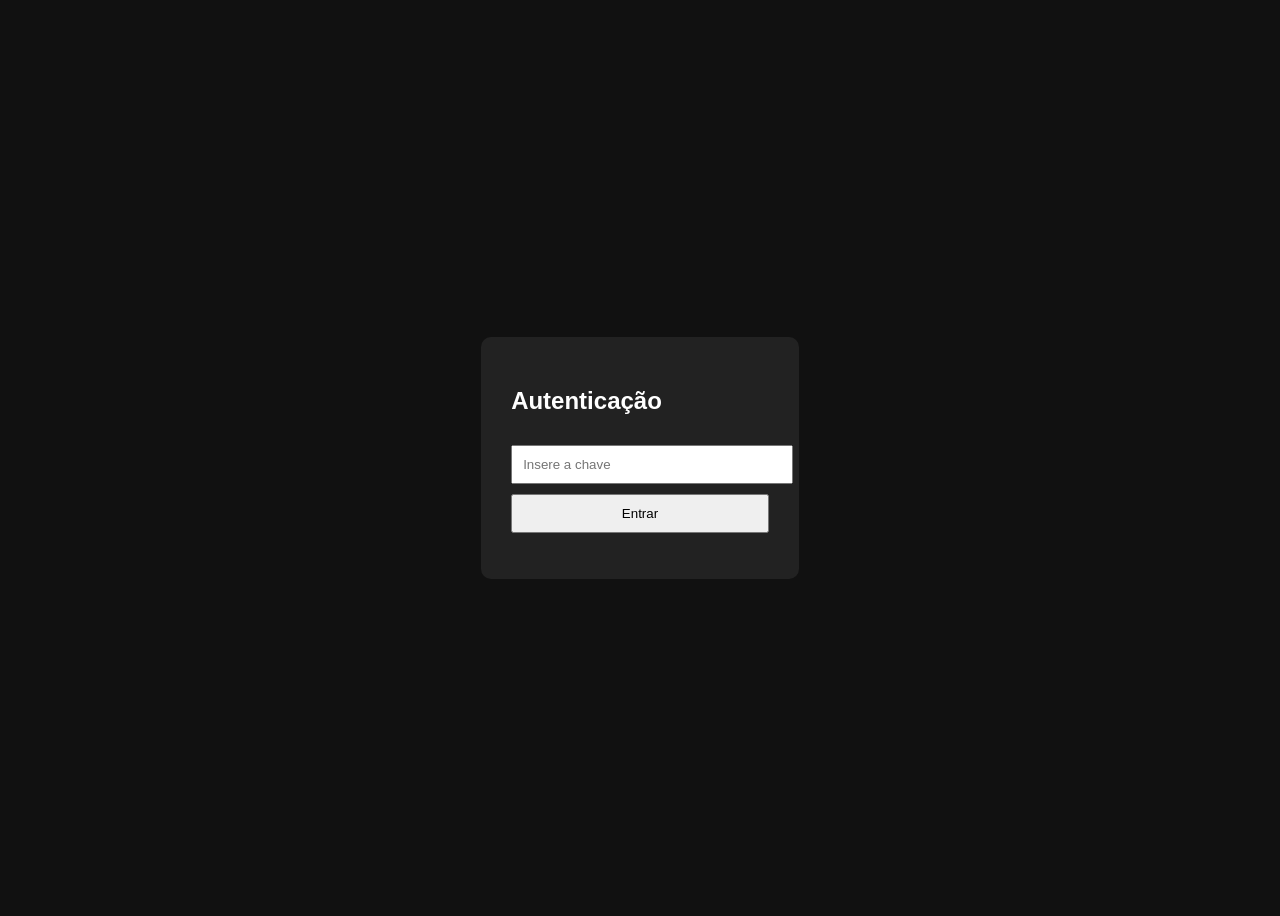
==== login.html @ 03834dd5 "Create login.html" ====
<!DOCTYPE html>
<html>
<head>
  <meta charset="UTF-8">
  <title>Acesso Restrito</title>
  <style>
    body { font-family: Arial; background:#111; color:#fff; display:flex; justify-content:center; align-items:center; height:100vh; }
    .box { background:#222; padding:30px; border-radius:10px; }
    input { width:100%; padding:10px; margin-top:10px; }
    button { margin-top:10px; padding:10px; width:100%; }
  </style>
</head>
<body>
  <div class="box">
    <h2>Autenticação</h2>
    <input id="key" type="password" placeholder="Insere a chave">
    <button onclick="login()">Entrar</button>
    <p id="msg"></p>
  </div>

  <script>
    const VALID_KEY = "1234"; // <-- muda isto

    function login() {
      const k = document.getElementById("key").value;
      if (k === VALID_KEY) {
        localStorage.setItem("authKey", k);
        window.location.href = "index.html";
      } else {
        document.getElementById("msg").innerText = "Chave inválida.";
      }
    }
  </script>
</body>
</html>
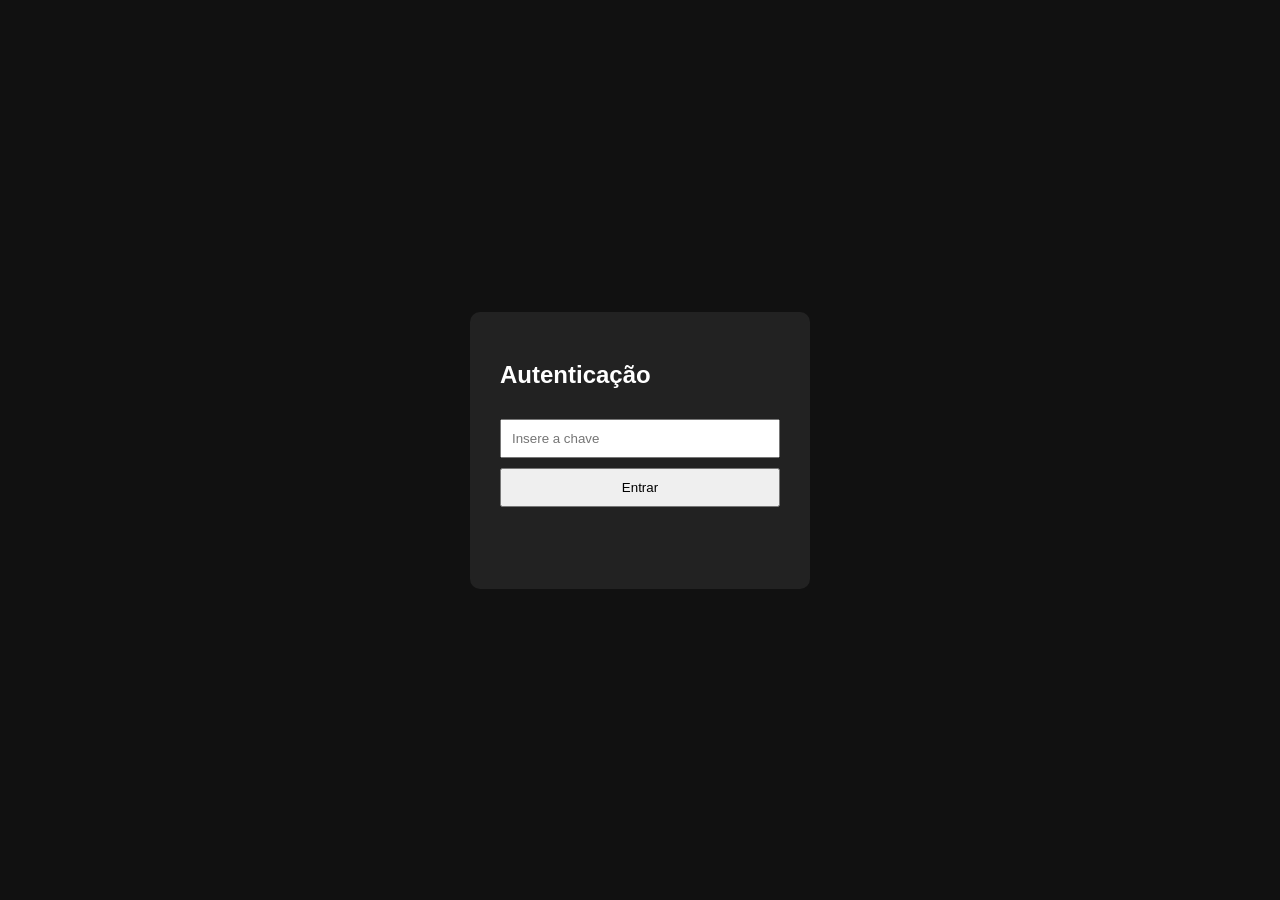
==== commit bd23b4d4: "Add files via upload" ====
--- a/login.html
+++ b/login.html
@@ -1,35 +1,39 @@
 <!DOCTYPE html>
-<html>
+<html lang="pt-PT">
 <head>
   <meta charset="UTF-8">
+  <meta name="viewport" content="width=device-width, initial-scale=1">
   <title>Acesso Restrito</title>
   <style>
-    body { font-family: Arial; background:#111; color:#fff; display:flex; justify-content:center; align-items:center; height:100vh; }
-    .box { background:#222; padding:30px; border-radius:10px; }
-    input { width:100%; padding:10px; margin-top:10px; }
+    body { font-family: Arial, sans-serif; background:#111; color:#fff; display:flex; justify-content:center; align-items:center; min-height:100vh; margin:0; }
+    .box { width:min(100% - 32px, 340px); background:#222; padding:30px; border-radius:10px; box-sizing:border-box; }
+    input { width:100%; padding:10px; margin-top:10px; box-sizing:border-box; }
     button { margin-top:10px; padding:10px; width:100%; }
+    #msg { min-height:1.2em; color:#ff9b9b; }
   </style>
 </head>
 <body>
   <div class="box">
     <h2>Autenticação</h2>
-    <input id="key" type="password" placeholder="Insere a chave">
-    <button onclick="login()">Entrar</button>
+    <input id="key" type="password" placeholder="Insere a chave" autocomplete="current-password">
+    <button id="loginButton" type="button">Entrar</button>
     <p id="msg"></p>
   </div>
-
   <script>
-    const VALID_KEY = "1234"; // <-- muda isto
-
+    const VALID_KEY = '1234';
     function login() {
-      const k = document.getElementById("key").value;
+      const k = document.getElementById('key').value;
       if (k === VALID_KEY) {
-        localStorage.setItem("authKey", k);
-        window.location.href = "index.html";
+        localStorage.setItem('authKey', k);
+        window.location.href = 'index.html';
       } else {
-        document.getElementById("msg").innerText = "Chave inválida.";
+        document.getElementById('msg').innerText = 'Chave inválida.';
       }
     }
+    document.getElementById('loginButton').addEventListener('click', login);
+    document.getElementById('key').addEventListener('keydown', (event) => {
+      if (event.key === 'Enter') login();
+    });
   </script>
 </body>
 </html>
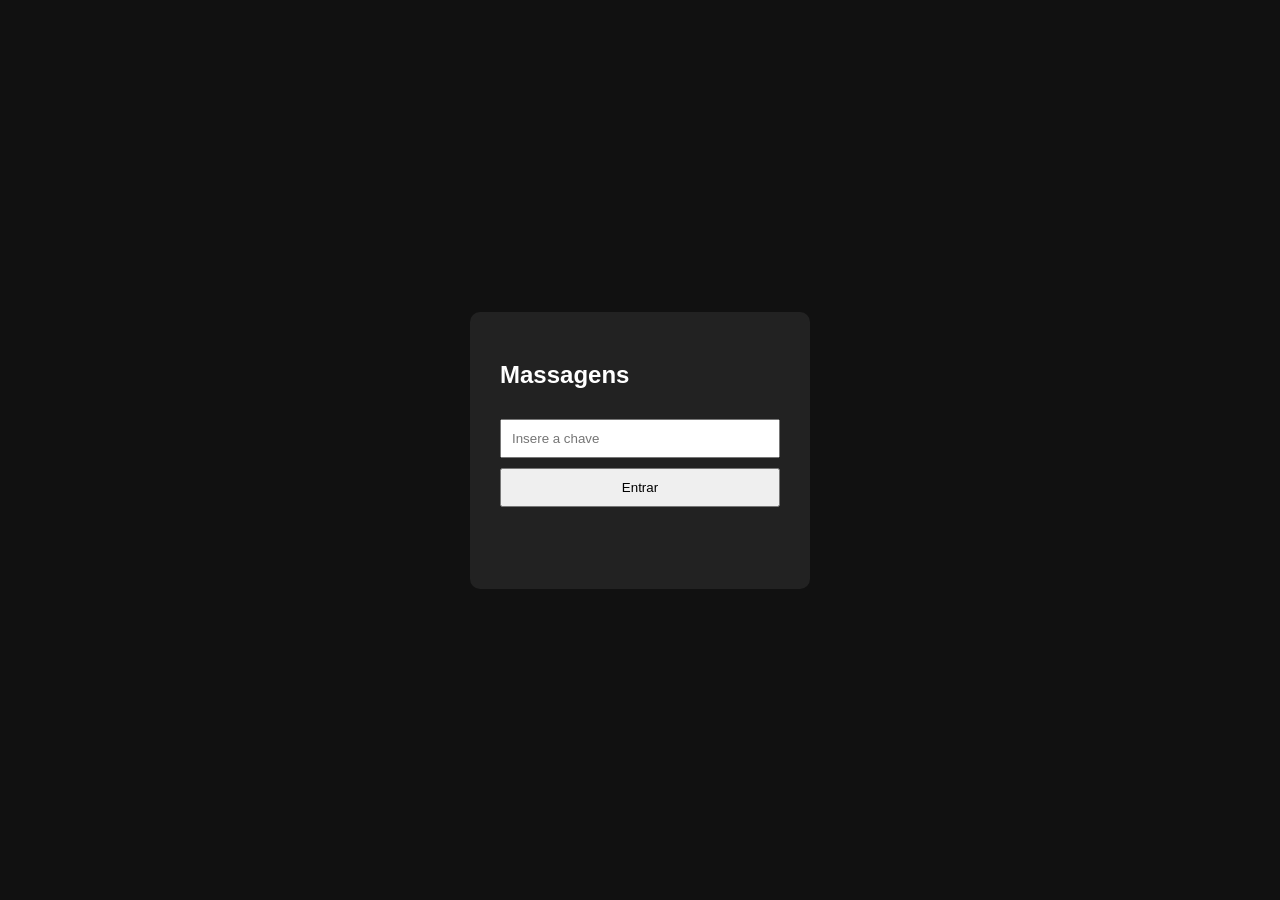
==== commit 6482592f: "Add files via upload" ====
--- a/login.html
+++ b/login.html
@@ -3,7 +3,7 @@
 <head>
   <meta charset="UTF-8">
   <meta name="viewport" content="width=device-width, initial-scale=1">
-  <title>Acesso Restrito</title>
+  <title>Massagens — Acesso</title>
   <style>
     body { font-family: Arial, sans-serif; background:#111; color:#fff; display:flex; justify-content:center; align-items:center; min-height:100vh; margin:0; }
     .box { width:min(100% - 32px, 340px); background:#222; padding:30px; border-radius:10px; box-sizing:border-box; }
@@ -14,7 +14,7 @@
 </head>
 <body>
   <div class="box">
-    <h2>Autenticação</h2>
+    <h2>Massagens</h2>
     <input id="key" type="password" placeholder="Insere a chave" autocomplete="current-password">
     <button id="loginButton" type="button">Entrar</button>
     <p id="msg"></p>
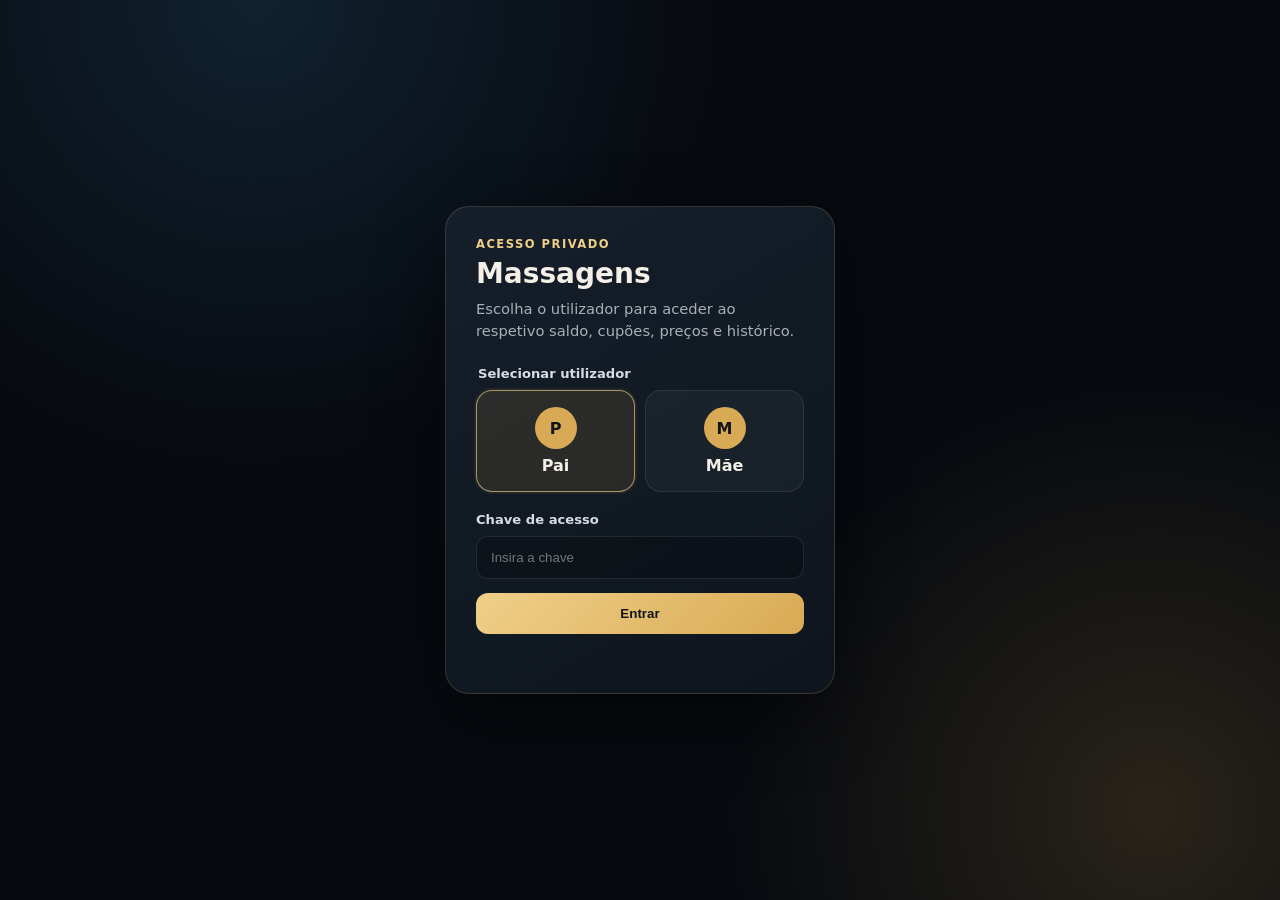
==== commit fa3f23cd: "Add files via upload" ====
--- a/login.html
+++ b/login.html
@@ -5,34 +5,78 @@
   <meta name="viewport" content="width=device-width, initial-scale=1">
   <title>Massagens — Acesso</title>
   <style>
-    body { font-family: Arial, sans-serif; background:#111; color:#fff; display:flex; justify-content:center; align-items:center; min-height:100vh; margin:0; }
-    .box { width:min(100% - 32px, 340px); background:#222; padding:30px; border-radius:10px; box-sizing:border-box; }
-    input { width:100%; padding:10px; margin-top:10px; box-sizing:border-box; }
-    button { margin-top:10px; padding:10px; width:100%; }
-    #msg { min-height:1.2em; color:#ff9b9b; }
+    :root { color-scheme:dark; font-family:Inter,ui-sans-serif,system-ui,-apple-system,BlinkMacSystemFont,"Segoe UI",sans-serif; }
+    * { box-sizing:border-box; }
+    body { display:flex; justify-content:center; align-items:center; min-height:100vh; margin:0; padding:20px; color:#f5f0e7; background:radial-gradient(circle at 20% 0,rgba(47,111,157,.23),transparent 34%),radial-gradient(circle at 90% 90%,rgba(217,170,85,.16),transparent 30%),#070a0f; }
+    .box { width:min(100%,390px); padding:30px; border:1px solid rgba(240,207,136,.16); border-radius:24px; background:linear-gradient(150deg,rgba(22,32,43,.97),rgba(14,21,30,.98)); box-shadow:0 24px 70px rgba(0,0,0,.45); }
+    .eyebrow { display:block; margin-bottom:6px; color:#f0cf88; font-size:.72rem; font-weight:750; letter-spacing:.13em; text-transform:uppercase; }
+    h1 { margin:0; font-size:1.75rem; }
+    .intro { margin:8px 0 24px; color:#a9b0b8; font-size:.92rem; line-height:1.5; }
+    fieldset { min-width:0; margin:0 0 20px; padding:0; border:0; }
+    legend,.field-label { display:block; margin-bottom:9px; color:#d9dde2; font-size:.82rem; font-weight:700; }
+    .user-grid { display:grid; grid-template-columns:1fr 1fr; gap:10px; }
+    .user-option { position:relative; cursor:pointer; }
+    .user-option input { position:absolute; opacity:0; pointer-events:none; }
+    .user-card { display:grid; justify-items:center; gap:7px; padding:16px 12px; border:1px solid rgba(255,255,255,.09); border-radius:16px; background:rgba(255,255,255,.035); transition:.18s ease; }
+    .user-avatar { display:grid; place-items:center; width:42px; height:42px; border-radius:50%; color:#10151c; background:#d9aa55; font-size:1rem; font-weight:850; }
+    .user-option input:checked + .user-card { border-color:rgba(240,207,136,.65); background:rgba(217,170,85,.12); box-shadow:0 0 0 2px rgba(217,170,85,.08); }
+    .user-option input:focus-visible + .user-card { outline:2px solid #f0cf88; outline-offset:3px; }
+    #key { width:100%; padding:13px 14px; border:1px solid rgba(255,255,255,.1); border-radius:12px; color:#fff; background:rgba(0,0,0,.24); }
+    #key:focus { outline:2px solid #f0cf88; outline-offset:2px; }
+    button { width:100%; margin-top:14px; padding:13px; border:0; border-radius:12px; color:#10151c; background:linear-gradient(135deg,#f0cf88,#d9aa55); font-weight:800; cursor:pointer; }
+    #msg { min-height:1.25em; margin:12px 0 0; color:#ff9b9b; font-size:.84rem; text-align:center; }
   </style>
 </head>
 <body>
-  <div class="box">
-    <h2>Massagens</h2>
-    <input id="key" type="password" placeholder="Insere a chave" autocomplete="current-password">
-    <button id="loginButton" type="button">Entrar</button>
-    <p id="msg"></p>
-  </div>
+  <main class="box">
+    <span class="eyebrow">Acesso privado</span>
+    <h1>Massagens</h1>
+    <p class="intro">Escolha o utilizador para aceder ao respetivo saldo, cupões, preços e histórico.</p>
+    <form id="loginForm">
+      <fieldset>
+        <legend>Selecionar utilizador</legend>
+        <div class="user-grid">
+          <label class="user-option">
+            <input type="radio" name="user" value="pai" checked>
+            <span class="user-card"><span class="user-avatar">P</span><strong>Pai</strong></span>
+          </label>
+          <label class="user-option">
+            <input type="radio" name="user" value="mae">
+            <span class="user-card"><span class="user-avatar">M</span><strong>Mãe</strong></span>
+          </label>
+        </div>
+      </fieldset>
+      <label class="field-label" for="key">Chave de acesso</label>
+      <input id="key" type="password" placeholder="Insira a chave" autocomplete="current-password" required>
+      <button id="loginButton" type="submit">Entrar</button>
+      <p id="msg" role="alert"></p>
+    </form>
+  </main>
   <script>
-    const VALID_KEY = '1234';
+    const VALID_KEY = '01123456';
+    const ACTIVE_USER_KEY = 'massageCreditsUser_v1';
+
     function login() {
       const k = document.getElementById('key').value;
+      const selectedUser = document.querySelector('input[name="user"]:checked')?.value;
       if (k === VALID_KEY) {
         localStorage.setItem('authKey', k);
+        localStorage.setItem(ACTIVE_USER_KEY, selectedUser);
         window.location.href = 'index.html';
       } else {
         document.getElementById('msg').innerText = 'Chave inválida.';
       }
     }
-    document.getElementById('loginButton').addEventListener('click', login);
-    document.getElementById('key').addEventListener('keydown', (event) => {
-      if (event.key === 'Enter') login();
+
+    const previousUser = localStorage.getItem(ACTIVE_USER_KEY);
+    const previousOption = ['pai', 'mae'].includes(previousUser)
+      ? document.querySelector(`input[name="user"][value="${previousUser}"]`)
+      : null;
+    if (previousOption) previousOption.checked = true;
+
+    document.getElementById('loginForm').addEventListener('submit', (event) => {
+      event.preventDefault();
+      login();
     });
   </script>
 </body>
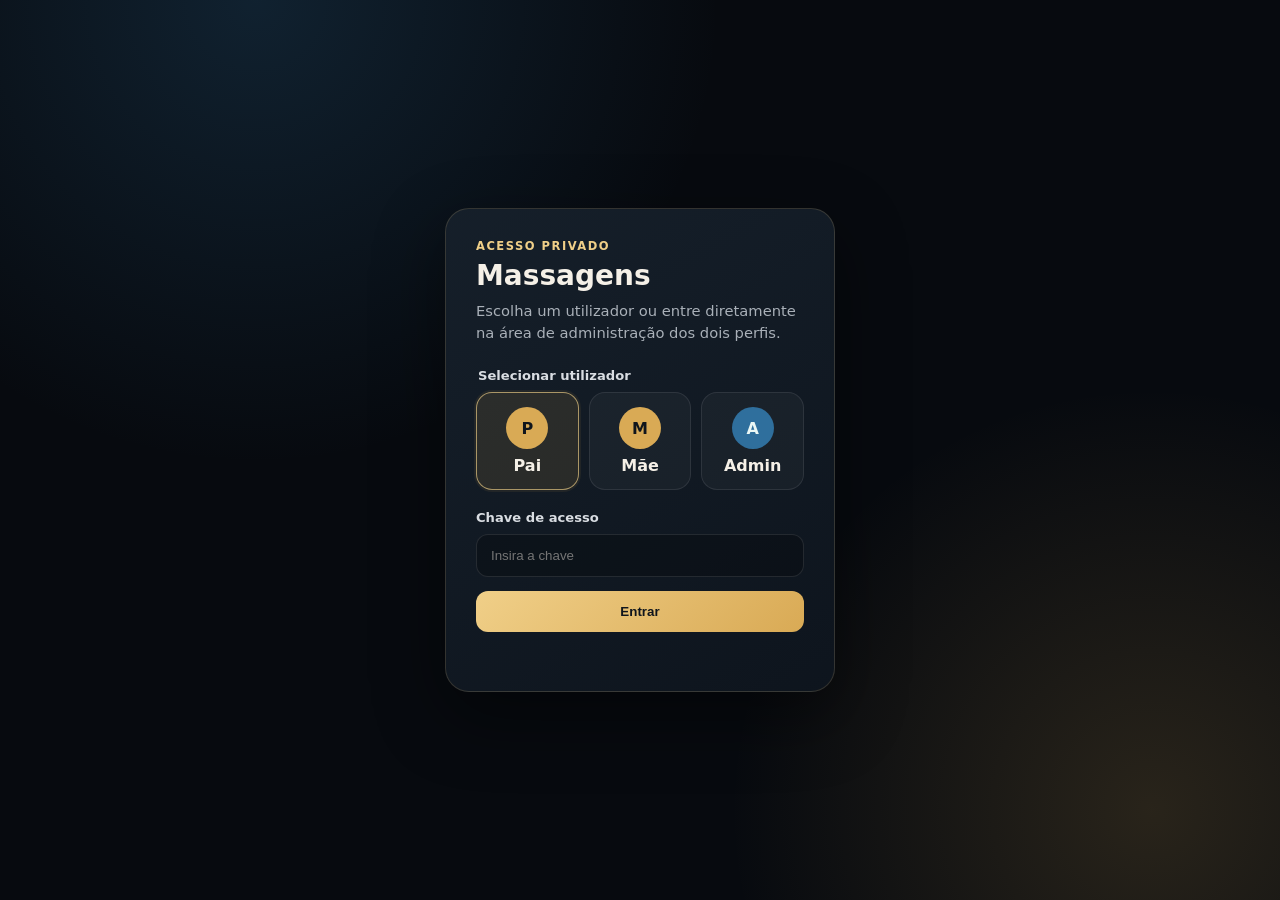
==== commit 47f26ab3: "Add files via upload" ====
--- a/login.html
+++ b/login.html
@@ -14,12 +14,13 @@
     .intro { margin:8px 0 24px; color:#a9b0b8; font-size:.92rem; line-height:1.5; }
     fieldset { min-width:0; margin:0 0 20px; padding:0; border:0; }
     legend,.field-label { display:block; margin-bottom:9px; color:#d9dde2; font-size:.82rem; font-weight:700; }
-    .user-grid { display:grid; grid-template-columns:1fr 1fr; gap:10px; }
+    .user-grid { display:grid; grid-template-columns:repeat(3,1fr); gap:10px; }
     .user-option { position:relative; cursor:pointer; }
     .user-option input { position:absolute; opacity:0; pointer-events:none; }
-    .user-card { display:grid; justify-items:center; gap:7px; padding:16px 12px; border:1px solid rgba(255,255,255,.09); border-radius:16px; background:rgba(255,255,255,.035); transition:.18s ease; }
+    .user-card { display:grid; justify-items:center; gap:7px; min-height:88px; padding:14px 8px; border:1px solid rgba(255,255,255,.09); border-radius:16px; background:rgba(255,255,255,.035); transition:.18s ease; }
     .user-avatar { display:grid; place-items:center; width:42px; height:42px; border-radius:50%; color:#10151c; background:#d9aa55; font-size:1rem; font-weight:850; }
     .user-option input:checked + .user-card { border-color:rgba(240,207,136,.65); background:rgba(217,170,85,.12); box-shadow:0 0 0 2px rgba(217,170,85,.08); }
+    .user-option input[value="admin"] + .user-card .user-avatar { color:#eaf7f5; background:#2f6f9d; }
     .user-option input:focus-visible + .user-card { outline:2px solid #f0cf88; outline-offset:3px; }
     #key { width:100%; padding:13px 14px; border:1px solid rgba(255,255,255,.1); border-radius:12px; color:#fff; background:rgba(0,0,0,.24); }
     #key:focus { outline:2px solid #f0cf88; outline-offset:2px; }
@@ -31,7 +32,7 @@
   <main class="box">
     <span class="eyebrow">Acesso privado</span>
     <h1>Massagens</h1>
-    <p class="intro">Escolha o utilizador para aceder ao respetivo saldo, cupões, preços e histórico.</p>
+    <p class="intro">Escolha um utilizador ou entre diretamente na área de administração dos dois perfis.</p>
     <form id="loginForm">
       <fieldset>
         <legend>Selecionar utilizador</legend>
@@ -43,6 +44,10 @@
           <label class="user-option">
             <input type="radio" name="user" value="mae">
             <span class="user-card"><span class="user-avatar">M</span><strong>Mãe</strong></span>
+          </label>
+          <label class="user-option">
+            <input type="radio" name="user" value="admin">
+            <span class="user-card"><span class="user-avatar">A</span><strong>Admin</strong></span>
           </label>
         </div>
       </fieldset>
@@ -69,7 +74,7 @@
     }
 
     const previousUser = localStorage.getItem(ACTIVE_USER_KEY);
-    const previousOption = ['pai', 'mae'].includes(previousUser)
+    const previousOption = ['pai', 'mae', 'admin'].includes(previousUser)
       ? document.querySelector(`input[name="user"][value="${previousUser}"]`)
       : null;
     if (previousOption) previousOption.checked = true;
